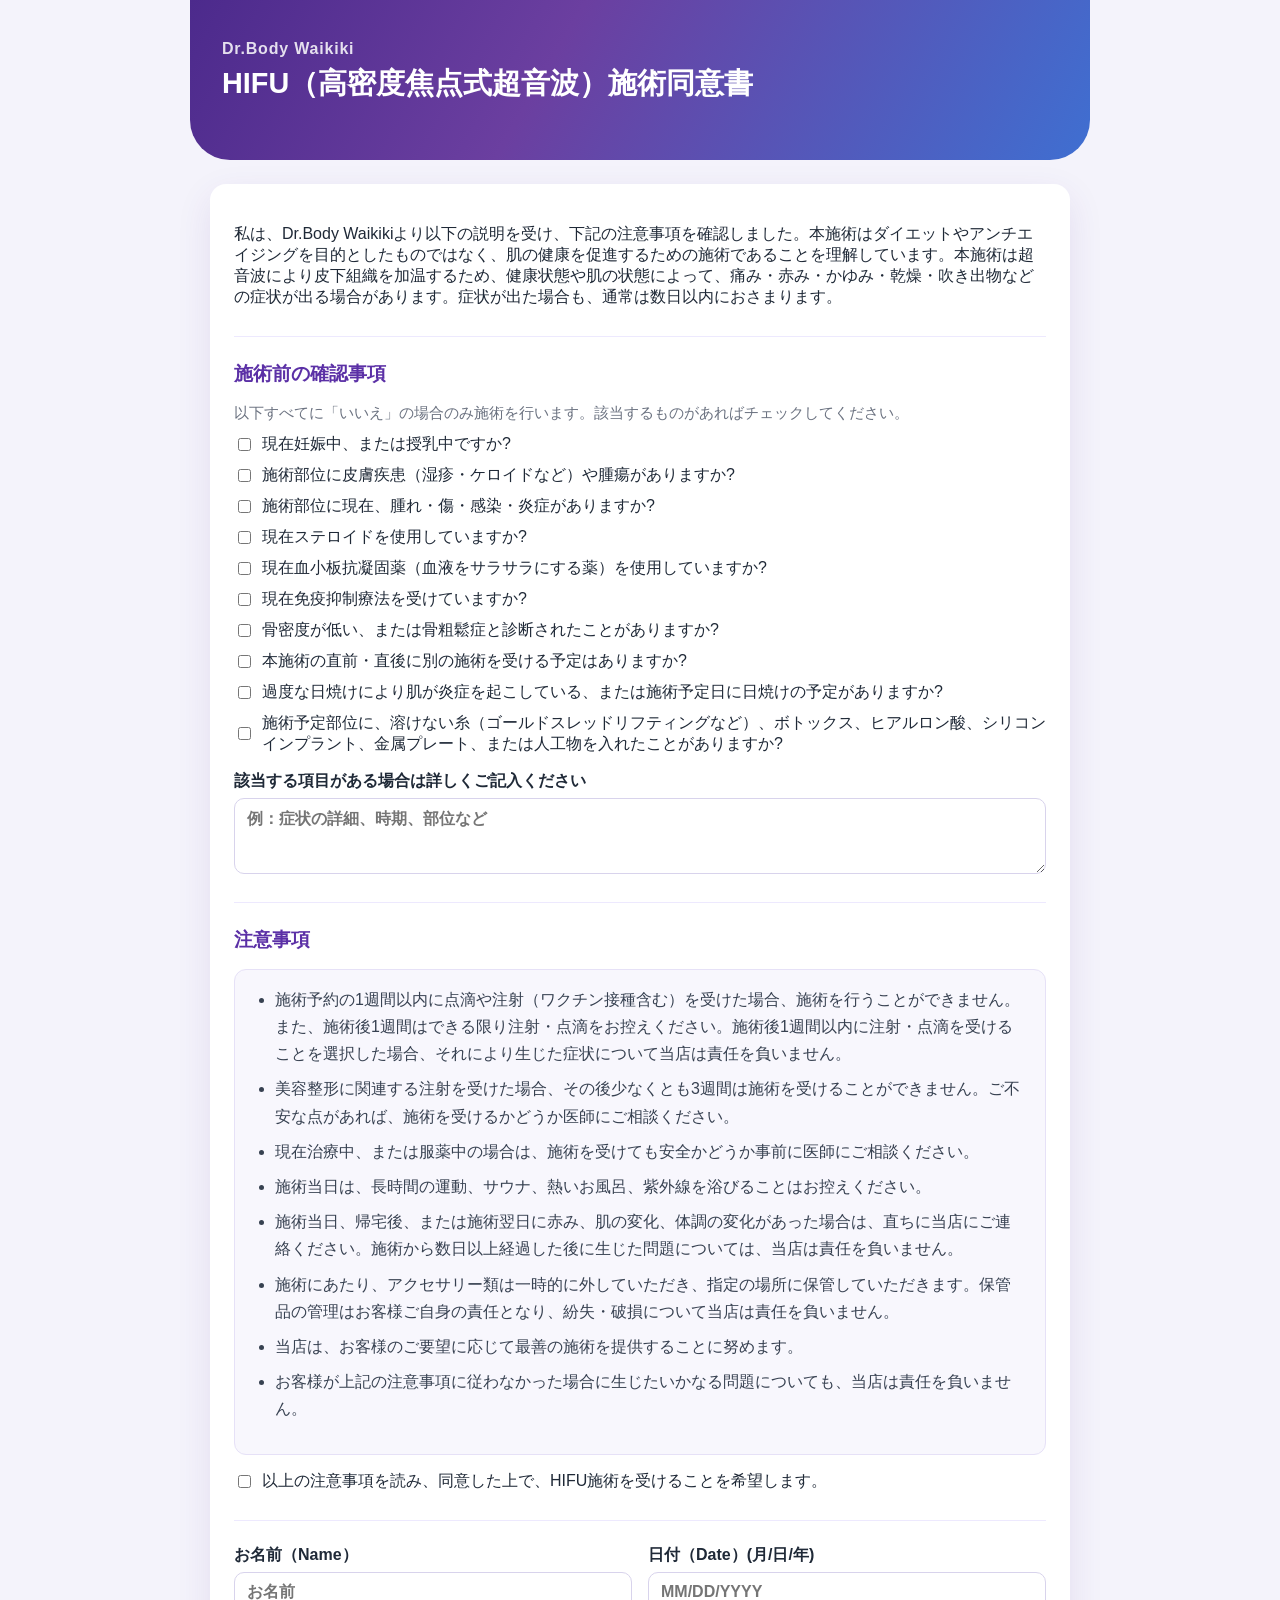
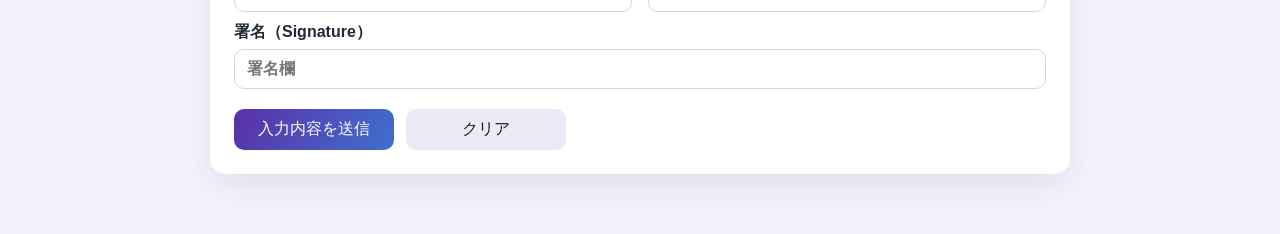
==== hifu-consent.html @ b3422e6e "Add dedicated HIFU consent form page" ====
<!DOCTYPE html>
<html lang="ja">
  <head>
    <meta charset="UTF-8" />
    <meta name="viewport" content="width=device-width, initial-scale=1.0" />
    <title>Dr.Body Waikiki | HIFU施術同意書</title>
    <link rel="stylesheet" href="microneedling-styles.css" />
  </head>
  <body>
    <main class="container">
      <header class="banner">
        <p class="banner-eyebrow">Dr.Body Waikiki</p>
        <h1>HIFU（高密度焦点式超音波）施術同意書</h1>
      </header>

      <form id="hifuForm" class="form-card">
        <section>
          <p>
            私は、Dr.Body Waikikiより以下の説明を受け、下記の注意事項を確認しました。本施術はダイエットやアンチエイジングを目的としたものではなく、肌の健康を促進するための施術であることを理解しています。本施術は超音波により皮下組織を加温するため、健康状態や肌の状態によって、痛み・赤み・かゆみ・乾燥・吹き出物などの症状が出る場合があります。症状が出た場合も、通常は数日以内におさまります。
          </p>
        </section>

        <section>
          <h2>施術前の確認事項</h2>
          <p class="section-note">以下すべてに「いいえ」の場合のみ施術を行います。該当するものがあればチェックしてください。</p>
          <div class="checkbox-list">
            <label><input type="checkbox" name="conditions" value="妊娠中・授乳中" /> 現在妊娠中、または授乳中ですか?</label>
            <label><input type="checkbox" name="conditions" value="施術部位の皮膚疾患・腫瘍" /> 施術部位に皮膚疾患（湿疹・ケロイドなど）や腫瘍がありますか?</label>
            <label><input type="checkbox" name="conditions" value="施術部位の腫れ・傷・感染・炎症" /> 施術部位に現在、腫れ・傷・感染・炎症がありますか?</label>
            <label><input type="checkbox" name="conditions" value="ステロイド使用中" /> 現在ステロイドを使用していますか?</label>
            <label><input type="checkbox" name="conditions" value="血小板抗凝固薬使用中" /> 現在血小板抗凝固薬（血液をサラサラにする薬）を使用していますか?</label>
            <label><input type="checkbox" name="conditions" value="免疫抑制療法中" /> 現在免疫抑制療法を受けていますか?</label>
            <label><input type="checkbox" name="conditions" value="骨密度低下・骨粗鬆症" /> 骨密度が低い、または骨粗鬆症と診断されたことがありますか?</label>
            <label><input type="checkbox" name="conditions" value="施術前後に別施術予定" /> 本施術の直前・直後に別の施術を受ける予定はありますか?</label>
            <label><input type="checkbox" name="conditions" value="日焼け・紫外線" /> 過度な日焼けにより肌が炎症を起こしている、または施術予定日に日焼けの予定がありますか?</label>
            <label><input type="checkbox" name="conditions" value="施術部位の施術歴" /> 施術予定部位に、溶けない糸（ゴールドスレッドリフティングなど）、ボトックス、ヒアルロン酸、シリコンインプラント、金属プレート、または人工物を入れたことがありますか?</label>
          </div>
          <label>
            該当する項目がある場合は詳しくご記入ください
            <textarea name="conditionDetails" rows="3" placeholder="例：症状の詳細、時期、部位など"></textarea>
          </label>
        </section>

        <section>
          <h2>注意事項</h2>
          <div class="disclaimer">
            <ul>
              <li>施術予約の1週間以内に点滴や注射（ワクチン接種含む）を受けた場合、施術を行うことができません。また、施術後1週間はできる限り注射・点滴をお控えください。施術後1週間以内に注射・点滴を受けることを選択した場合、それにより生じた症状について当店は責任を負いません。</li>
              <li>美容整形に関連する注射を受けた場合、その後少なくとも3週間は施術を受けることができません。ご不安な点があれば、施術を受けるかどうか医師にご相談ください。</li>
              <li>現在治療中、または服薬中の場合は、施術を受けても安全かどうか事前に医師にご相談ください。</li>
              <li>施術当日は、長時間の運動、サウナ、熱いお風呂、紫外線を浴びることはお控えください。</li>
              <li>施術当日、帰宅後、または施術翌日に赤み、肌の変化、体調の変化があった場合は、直ちに当店にご連絡ください。施術から数日以上経過した後に生じた問題については、当店は責任を負いません。</li>
              <li>施術にあたり、アクセサリー類は一時的に外していただき、指定の場所に保管していただきます。保管品の管理はお客様ご自身の責任となり、紛失・破損について当店は責任を負いません。</li>
              <li>当店は、お客様のご要望に応じて最善の施術を提供することに努めます。</li>
              <li>お客様が上記の注意事項に従わなかった場合に生じたいかなる問題についても、当店は責任を負いません。</li>
            </ul>
          </div>
          <div class="checkbox-list">
            <label><input type="checkbox" name="consentAgree" value="同意" required /> 以上の注意事項を読み、同意した上で、HIFU施術を受けることを希望します。</label>
          </div>
        </section>

        <section>
          <div class="grid">
            <label>
              お名前（Name）
              <input type="text" name="patientName" placeholder="お名前" required />
            </label>
            <label>
              日付（Date）(月/日/年)
              <input
                type="text"
                name="consentDate"
                placeholder="MM/DD/YYYY"
                pattern="(0[1-9]|1[0-2])/(0[1-9]|[12][0-9]|3[01])/[0-9]{4}"
                title="MM/DD/YYYY の形式で入力してください"
                required
              />
            </label>
          </div>
          <label>
            署名（Signature）
            <input type="text" name="signature" placeholder="署名欄" required />
          </label>
        </section>

        <div class="actions">
          <button type="submit">入力内容を送信</button>
          <button type="reset" class="secondary">クリア</button>
        </div>
      </form>

      <section id="result" class="result-card" aria-live="polite"></section>
    </main>

    <script src="hifu-script.js"></script>
  </body>
</html>
---- microneedling-styles.css ----
:root {
  color-scheme: light;
  font-family: "Yu Gothic UI", "Hiragino Sans", "Noto Sans JP", sans-serif;
  background: #f4f3fb;
  color: #1f2937;
}

* {
  box-sizing: border-box;
}

body {
  margin: 0;
  background: #f4f3fb;
}

.container {
  max-width: 900px;
  margin: 0 auto;
  padding: 0 20px 60px;
}

.banner {
  background: linear-gradient(120deg, #4c2a8c 0%, #6b3fa0 40%, #3f6fd1 100%);
  color: white;
  padding: 40px 32px 56px;
  margin: 0 -20px 24px;
  border-radius: 0 0 40px 40px;
  position: relative;
  overflow: hidden;
}

.banner-eyebrow {
  margin: 0 0 6px;
  font-weight: 600;
  letter-spacing: 0.05em;
  opacity: 0.85;
}

.banner h1 {
  margin: 0;
  font-size: 1.8rem;
}

.form-card,
.result-card {
  background: white;
  border-radius: 16px;
  box-shadow: 0 12px 35px rgba(76, 42, 140, 0.1);
  padding: 24px;
}

.form-card section + section {
  margin-top: 28px;
  padding-top: 24px;
  border-top: 1px solid #ede9fe;
}

h2 {
  margin-top: 0;
  font-size: 1.2rem;
  color: #5b30a6;
}

.grid {
  display: grid;
  gap: 16px;
  grid-template-columns: repeat(2, minmax(0, 1fr));
}

label {
  display: flex;
  flex-direction: column;
  gap: 6px;
  font-weight: 600;
  margin-bottom: 10px;
}

input,
select,
textarea,
button {
  font: inherit;
  padding: 10px 12px;
  border-radius: 10px;
  border: 1px solid #d8d3ec;
}

.section-note {
  margin: 0 0 10px;
  color: #6b7280;
  font-size: 0.95rem;
}

ul {
  margin: 0 0 16px;
  padding-left: 20px;
  color: #374151;
  line-height: 1.7;
}

li + li {
  margin-top: 8px;
}

.checkbox-list {
  display: flex;
  flex-direction: column;
  gap: 10px;
  margin-bottom: 16px;
}

.checkbox-list label {
  font-weight: 500;
  flex-direction: row;
  align-items: center;
  gap: 8px;
  margin-bottom: 0;
}

.symptom-grid {
  display: grid;
  grid-template-columns: repeat(2, minmax(0, 1fr));
  gap: 8px 20px;
  margin-bottom: 16px;
}

.symptom-grid label {
  flex-direction: row;
  align-items: center;
  gap: 8px;
  font-weight: 500;
  margin-bottom: 0;
}

.inline-detail {
  flex-direction: row;
  align-items: center;
  flex-wrap: wrap;
  gap: 6px;
  font-weight: 500;
}

.inline-detail input[type="text"] {
  flex: 1;
  min-width: 100px;
  padding: 4px 8px;
}

.disclaimer {
  background: #f8f7fd;
  border: 1px solid #e6e1f7;
  border-radius: 12px;
  padding: 16px 20px;
  margin-bottom: 16px;
}

.disclaimer p {
  margin: 0 0 12px;
  color: #4b5563;
  font-size: 0.9rem;
  line-height: 1.7;
}

.disclaimer p:last-child {
  margin-bottom: 0;
}

.actions {
  display: flex;
  gap: 12px;
  margin-top: 20px;
}

button {
  cursor: pointer;
  border: none;
  background: linear-gradient(120deg, #5b30a6, #3f6fd1);
  color: white;
  min-width: 160px;
}

button.secondary {
  background: #ece9f7;
  color: #111827;
}

.result-card {
  margin-top: 20px;
  border: 1px solid #e6e1f7;
  white-space: pre-wrap;
}

.result-card h2 {
  margin-top: 0;
  color: #16a34a;
}

.result-card pre {
  font-family: inherit;
  white-space: pre-wrap;
  margin: 0;
}

.result-card:empty {
  display: none;
}

@media (max-width: 700px) {
  .grid,
  .symptom-grid {
    grid-template-columns: 1fr;
  }

  .actions {
    flex-direction: column;
  }
}
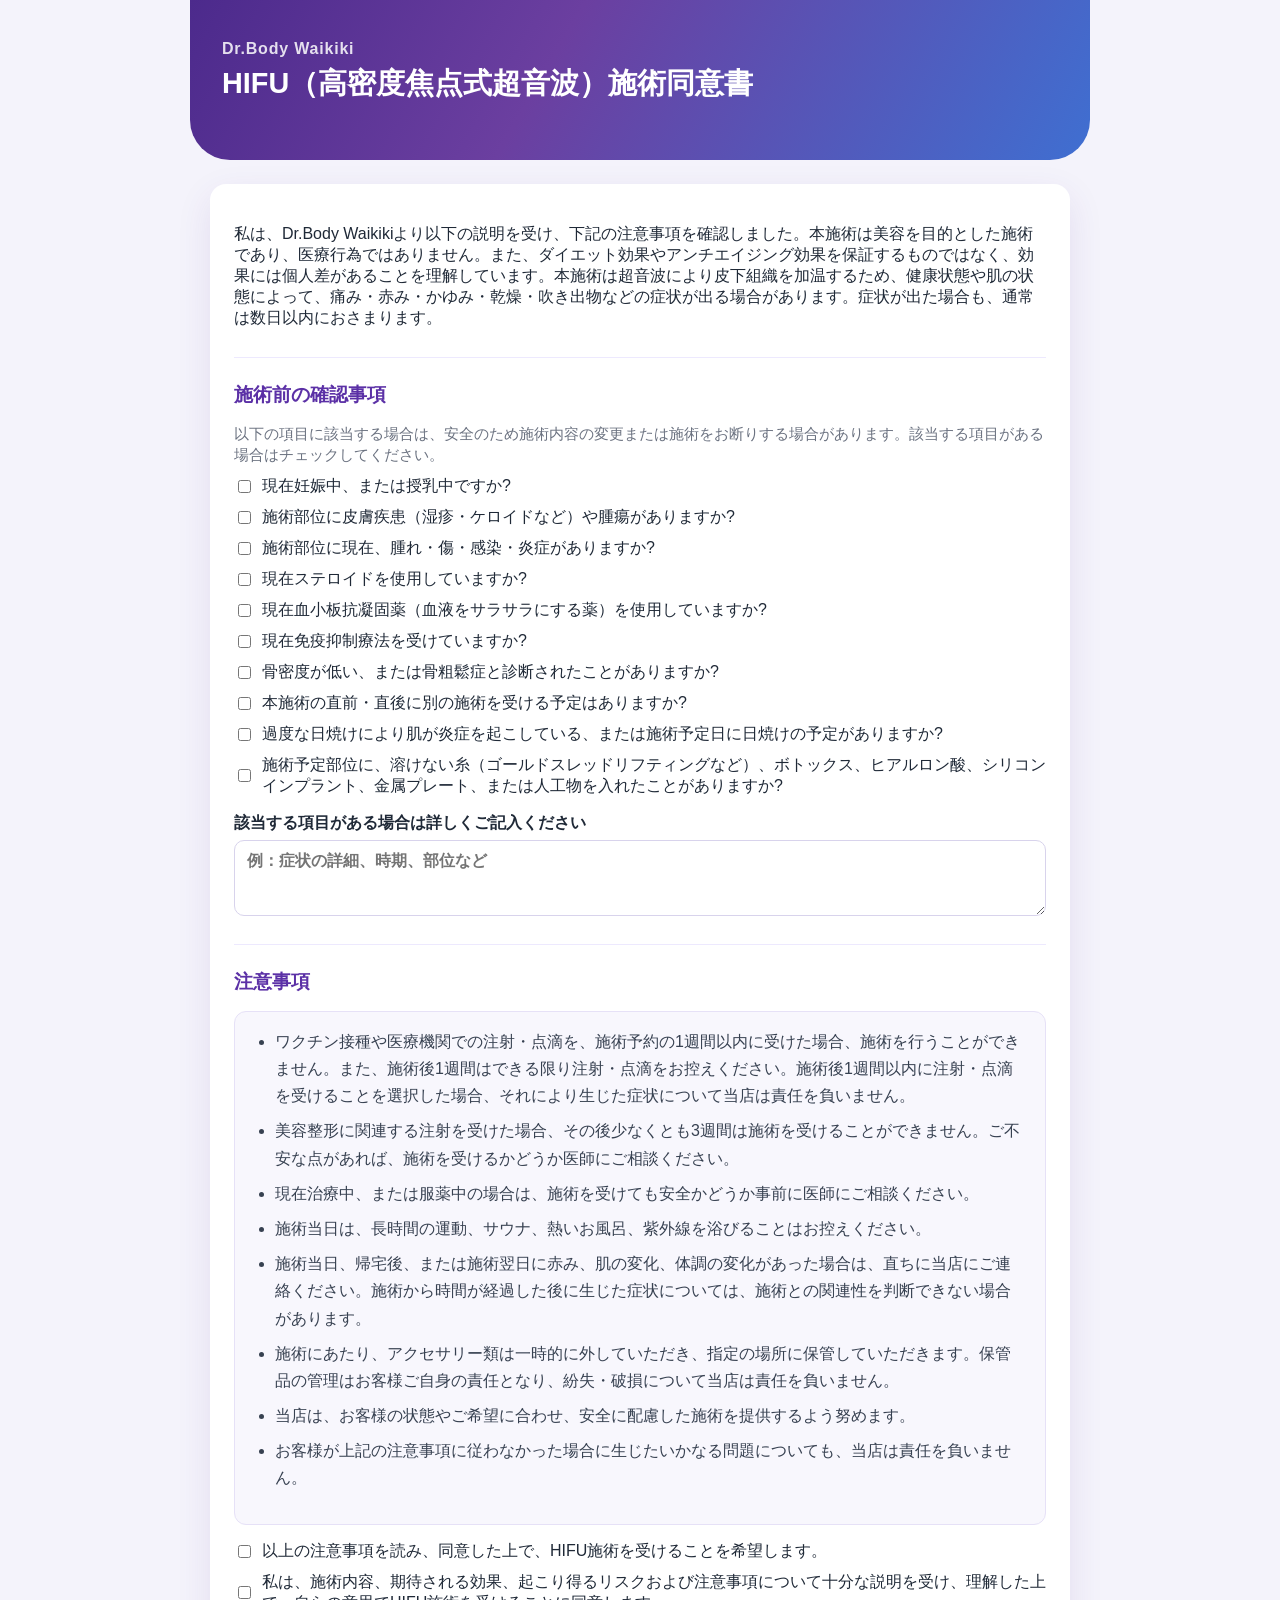
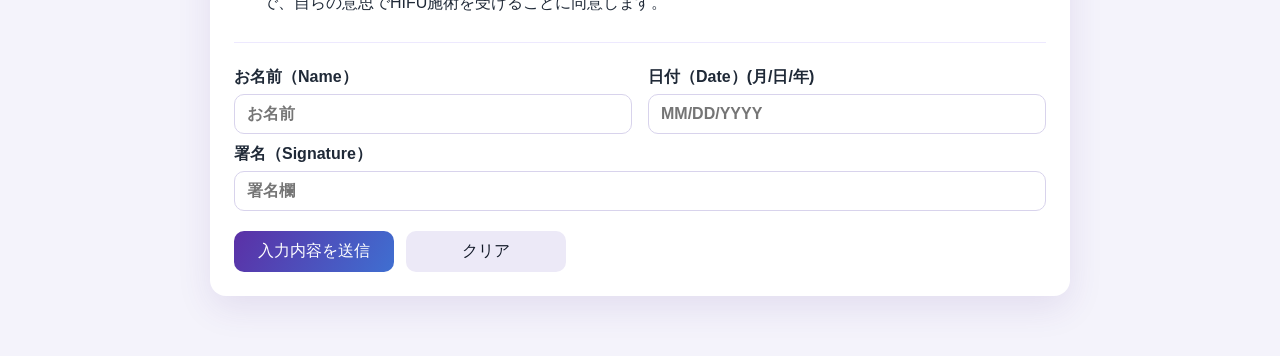
==== commit 30660892: "Refine HIFU consent wording for clarity and legal tone" ====
--- a/hifu-consent.html
+++ b/hifu-consent.html
@@ -16,13 +16,13 @@
       <form id="hifuForm" class="form-card">
         <section>
           <p>
-            私は、Dr.Body Waikikiより以下の説明を受け、下記の注意事項を確認しました。本施術はダイエットやアンチエイジングを目的としたものではなく、肌の健康を促進するための施術であることを理解しています。本施術は超音波により皮下組織を加温するため、健康状態や肌の状態によって、痛み・赤み・かゆみ・乾燥・吹き出物などの症状が出る場合があります。症状が出た場合も、通常は数日以内におさまります。
+            私は、Dr.Body Waikikiより以下の説明を受け、下記の注意事項を確認しました。本施術は美容を目的とした施術であり、医療行為ではありません。また、ダイエット効果やアンチエイジング効果を保証するものではなく、効果には個人差があることを理解しています。本施術は超音波により皮下組織を加温するため、健康状態や肌の状態によって、痛み・赤み・かゆみ・乾燥・吹き出物などの症状が出る場合があります。症状が出た場合も、通常は数日以内におさまります。
           </p>
         </section>
 
         <section>
           <h2>施術前の確認事項</h2>
-          <p class="section-note">以下すべてに「いいえ」の場合のみ施術を行います。該当するものがあればチェックしてください。</p>
+          <p class="section-note">以下の項目に該当する場合は、安全のため施術内容の変更または施術をお断りする場合があります。該当する項目がある場合はチェックしてください。</p>
           <div class="checkbox-list">
             <label><input type="checkbox" name="conditions" value="妊娠中・授乳中" /> 現在妊娠中、または授乳中ですか?</label>
             <label><input type="checkbox" name="conditions" value="施術部位の皮膚疾患・腫瘍" /> 施術部位に皮膚疾患（湿疹・ケロイドなど）や腫瘍がありますか?</label>
@@ -45,18 +45,19 @@
           <h2>注意事項</h2>
           <div class="disclaimer">
             <ul>
-              <li>施術予約の1週間以内に点滴や注射（ワクチン接種含む）を受けた場合、施術を行うことができません。また、施術後1週間はできる限り注射・点滴をお控えください。施術後1週間以内に注射・点滴を受けることを選択した場合、それにより生じた症状について当店は責任を負いません。</li>
+              <li>ワクチン接種や医療機関での注射・点滴を、施術予約の1週間以内に受けた場合、施術を行うことができません。また、施術後1週間はできる限り注射・点滴をお控えください。施術後1週間以内に注射・点滴を受けることを選択した場合、それにより生じた症状について当店は責任を負いません。</li>
               <li>美容整形に関連する注射を受けた場合、その後少なくとも3週間は施術を受けることができません。ご不安な点があれば、施術を受けるかどうか医師にご相談ください。</li>
               <li>現在治療中、または服薬中の場合は、施術を受けても安全かどうか事前に医師にご相談ください。</li>
               <li>施術当日は、長時間の運動、サウナ、熱いお風呂、紫外線を浴びることはお控えください。</li>
-              <li>施術当日、帰宅後、または施術翌日に赤み、肌の変化、体調の変化があった場合は、直ちに当店にご連絡ください。施術から数日以上経過した後に生じた問題については、当店は責任を負いません。</li>
+              <li>施術当日、帰宅後、または施術翌日に赤み、肌の変化、体調の変化があった場合は、直ちに当店にご連絡ください。施術から時間が経過した後に生じた症状については、施術との関連性を判断できない場合があります。</li>
               <li>施術にあたり、アクセサリー類は一時的に外していただき、指定の場所に保管していただきます。保管品の管理はお客様ご自身の責任となり、紛失・破損について当店は責任を負いません。</li>
-              <li>当店は、お客様のご要望に応じて最善の施術を提供することに努めます。</li>
+              <li>当店は、お客様の状態やご希望に合わせ、安全に配慮した施術を提供するよう努めます。</li>
               <li>お客様が上記の注意事項に従わなかった場合に生じたいかなる問題についても、当店は責任を負いません。</li>
             </ul>
           </div>
           <div class="checkbox-list">
             <label><input type="checkbox" name="consentAgree" value="同意" required /> 以上の注意事項を読み、同意した上で、HIFU施術を受けることを希望します。</label>
+            <label><input type="checkbox" name="consentExplained" value="同意" required /> 私は、施術内容、期待される効果、起こり得るリスクおよび注意事項について十分な説明を受け、理解した上で、自らの意思でHIFU施術を受けることに同意します。</label>
           </div>
         </section>
 
